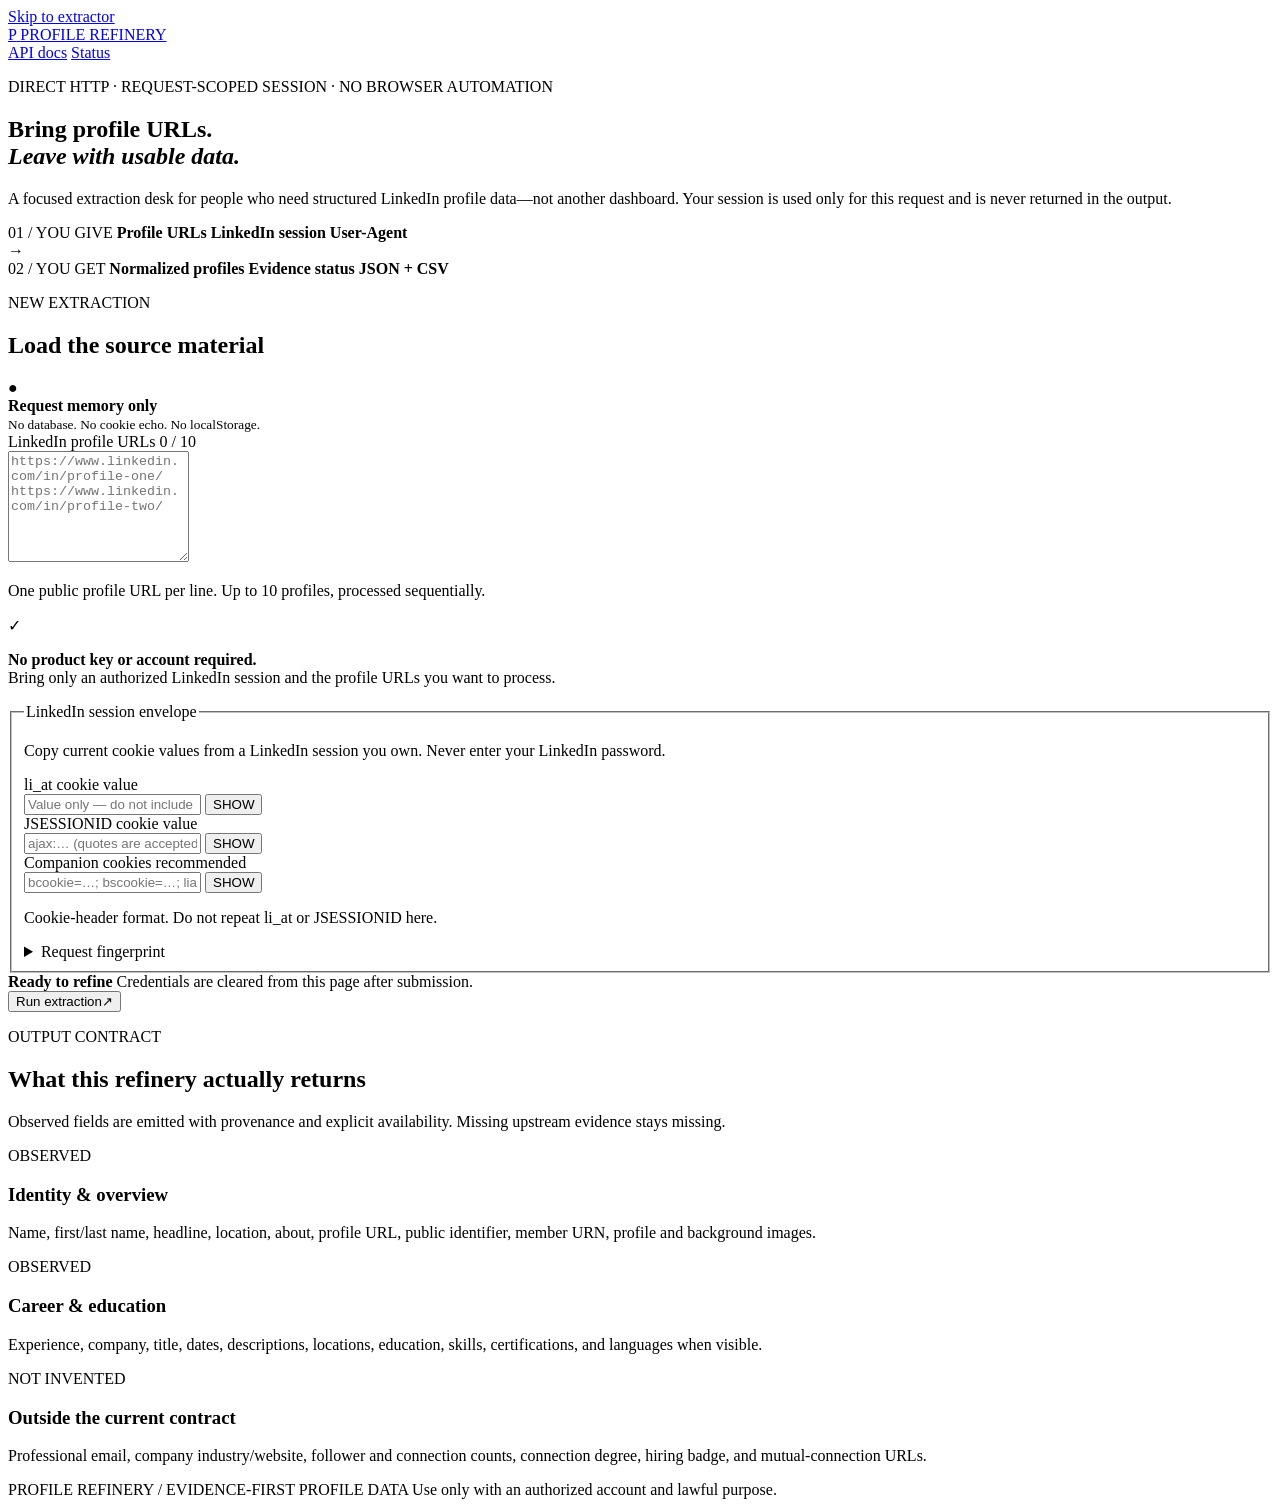
==== src/profile_refinery_api/web/index.html @ 941da810 "refactor: rename product to Profile Refinery" ====
<!doctype html>
<html lang="en">
<head>
  <meta charset="utf-8">
  <meta name="viewport" content="width=device-width, initial-scale=1">
  <meta name="description" content="Turn LinkedIn profile URLs into a structured, provenance-rich dataset with your own request-scoped session.">
  <title>Profile Refinery</title>
  <link rel="stylesheet" href="/assets/app.css">
  <script src="/assets/app.js" defer></script>
</head>
<body>
  <a class="skip-link" href="#extractor">Skip to extractor</a>
  <header class="masthead">
    <a class="wordmark" href="/" aria-label="Profile Refinery home">
      <span class="wordmark-mark" aria-hidden="true">P</span>
      <span>PROFILE REFINERY</span>
    </a>
    <nav aria-label="Utility links">
      <a href="/docs">API docs</a>
      <a href="/healthz">Status</a>
    </nav>
  </header>

  <main>
    <section class="hero" aria-labelledby="hero-title">
      <div class="hero-copy">
        <p class="eyebrow">DIRECT HTTP · REQUEST-SCOPED SESSION · NO BROWSER AUTOMATION</p>
        <h1 id="hero-title">Bring profile URLs.<br><em>Leave with usable data.</em></h1>
        <p class="lede">A focused extraction desk for people who need structured LinkedIn profile data—not another dashboard. Your session is used only for this request and is never returned in the output.</p>
      </div>
      <div class="exchange" aria-label="Input and output summary">
        <div class="exchange-cell">
          <span class="exchange-index">01 / YOU GIVE</span>
          <strong>Profile URLs</strong>
          <strong>LinkedIn session</strong>
          <strong>User-Agent</strong>
        </div>
        <div class="exchange-arrow" aria-hidden="true">→</div>
        <div class="exchange-cell output">
          <span class="exchange-index">02 / YOU GET</span>
          <strong>Normalized profiles</strong>
          <strong>Evidence status</strong>
          <strong>JSON + CSV</strong>
        </div>
      </div>
    </section>

    <section class="workspace" id="extractor" aria-labelledby="extractor-title">
      <div class="section-heading">
        <div>
          <p class="eyebrow">NEW EXTRACTION</p>
          <h2 id="extractor-title">Load the source material</h2>
        </div>
        <div class="privacy-seal">
          <span aria-hidden="true">●</span>
          <div><strong>Request memory only</strong><br><small>No database. No cookie echo. No localStorage.</small></div>
        </div>
      </div>

      <form id="extraction-form" novalidate>
        <div class="form-grid">
          <div class="input-column">
            <div class="field-block field-block-primary">
              <div class="field-heading">
                <label for="profile-urls">LinkedIn profile URLs</label>
                <span id="url-count">0 / 10</span>
              </div>
              <textarea id="profile-urls" rows="7" spellcheck="false" required placeholder="https://www.linkedin.com/in/profile-one/&#10;https://www.linkedin.com/in/profile-two/"></textarea>
              <p class="field-help">One public profile URL per line. Up to 10 profiles, processed sequentially.</p>
            </div>

            <div class="no-account-note">
              <span aria-hidden="true">✓</span>
              <p><strong>No product key or account required.</strong><br>Bring only an authorized LinkedIn session and the profile URLs you want to process.</p>
            </div>
          </div>

          <fieldset class="session-column">
            <legend>LinkedIn session envelope</legend>
            <p class="session-note">Copy current cookie values from a LinkedIn session you own. Never enter your LinkedIn password.</p>

            <div class="field-block">
              <label for="li-at">li_at cookie value</label>
              <div class="secret-control">
                <input id="li-at" type="password" autocomplete="off" required minlength="20" placeholder="Value only — do not include li_at=">
                <button class="reveal" type="button" data-reveal="li-at" aria-label="Show li_at cookie">SHOW</button>
              </div>
            </div>

            <div class="field-block">
              <label for="jsessionid">JSESSIONID cookie value</label>
              <div class="secret-control">
                <input id="jsessionid" type="password" autocomplete="off" required placeholder="ajax:… (quotes are accepted)">
                <button class="reveal" type="button" data-reveal="jsessionid" aria-label="Show JSESSIONID cookie">SHOW</button>
              </div>
            </div>

            <div class="field-block">
              <label for="companion-cookies">Companion cookies <span>recommended</span></label>
              <div class="secret-control">
                <input id="companion-cookies" type="password" autocomplete="off" spellcheck="false" placeholder="bcookie=…; bscookie=…; liap=true">
                <button class="reveal" type="button" data-reveal="companion-cookies" aria-label="Show companion cookies">SHOW</button>
              </div>
              <p class="field-help">Cookie-header format. Do not repeat li_at or JSESSIONID here.</p>
            </div>

            <details class="advanced">
              <summary>Request fingerprint</summary>
              <div class="advanced-grid">
                <div class="field-block">
                  <label for="user-agent">User-Agent</label>
                  <textarea id="user-agent" rows="3" required spellcheck="false"></textarea>
                </div>
                <div class="field-block">
                  <label for="accept-language">Accept-Language</label>
                  <input id="accept-language" value="en-US,en;q=0.9" required>
                </div>
              </div>
            </details>
          </fieldset>
        </div>

        <div class="action-bar">
          <div class="action-copy">
            <strong id="action-title">Ready to refine</strong>
            <span id="action-detail">Credentials are cleared from this page after submission.</span>
          </div>
          <button class="extract-button" id="extract-button" type="submit">
            <span>Run extraction</span><span aria-hidden="true">↗</span>
          </button>
        </div>
        <div class="form-error" id="form-error" role="alert" hidden></div>
      </form>
    </section>

    <section class="results" id="results" aria-labelledby="results-title" hidden>
      <div class="section-heading results-heading">
        <div>
          <p class="eyebrow">EXTRACTION OUTPUT</p>
          <h2 id="results-title">The refined dataset</h2>
        </div>
        <div class="export-actions">
          <button type="button" id="download-json">Download JSON</button>
          <button type="button" id="download-csv">Download CSV</button>
        </div>
      </div>
      <div class="run-summary" id="run-summary" aria-live="polite"></div>
      <div class="result-list" id="result-list"></div>
    </section>

    <section class="field-ledger" aria-labelledby="ledger-title">
      <div class="section-heading">
        <div>
          <p class="eyebrow">OUTPUT CONTRACT</p>
          <h2 id="ledger-title">What this refinery actually returns</h2>
        </div>
        <p class="ledger-intro">Observed fields are emitted with provenance and explicit availability. Missing upstream evidence stays missing.</p>
      </div>
      <div class="ledger-grid">
        <article>
          <span class="status-chip observed">OBSERVED</span>
          <h3>Identity &amp; overview</h3>
          <p>Name, first/last name, headline, location, about, profile URL, public identifier, member URN, profile and background images.</p>
        </article>
        <article>
          <span class="status-chip observed">OBSERVED</span>
          <h3>Career &amp; education</h3>
          <p>Experience, company, title, dates, descriptions, locations, education, skills, certifications, and languages when visible.</p>
        </article>
        <article>
          <span class="status-chip unavailable">NOT INVENTED</span>
          <h3>Outside the current contract</h3>
          <p>Professional email, company industry/website, follower and connection counts, connection degree, hiring badge, and mutual-connection URLs.</p>
        </article>
      </div>
    </section>
  </main>

  <footer>
    <span>PROFILE REFINERY / EVIDENCE-FIRST PROFILE DATA</span>
    <span>Use only with an authorized account and lawful purpose.</span>
  </footer>
</body>
</html>
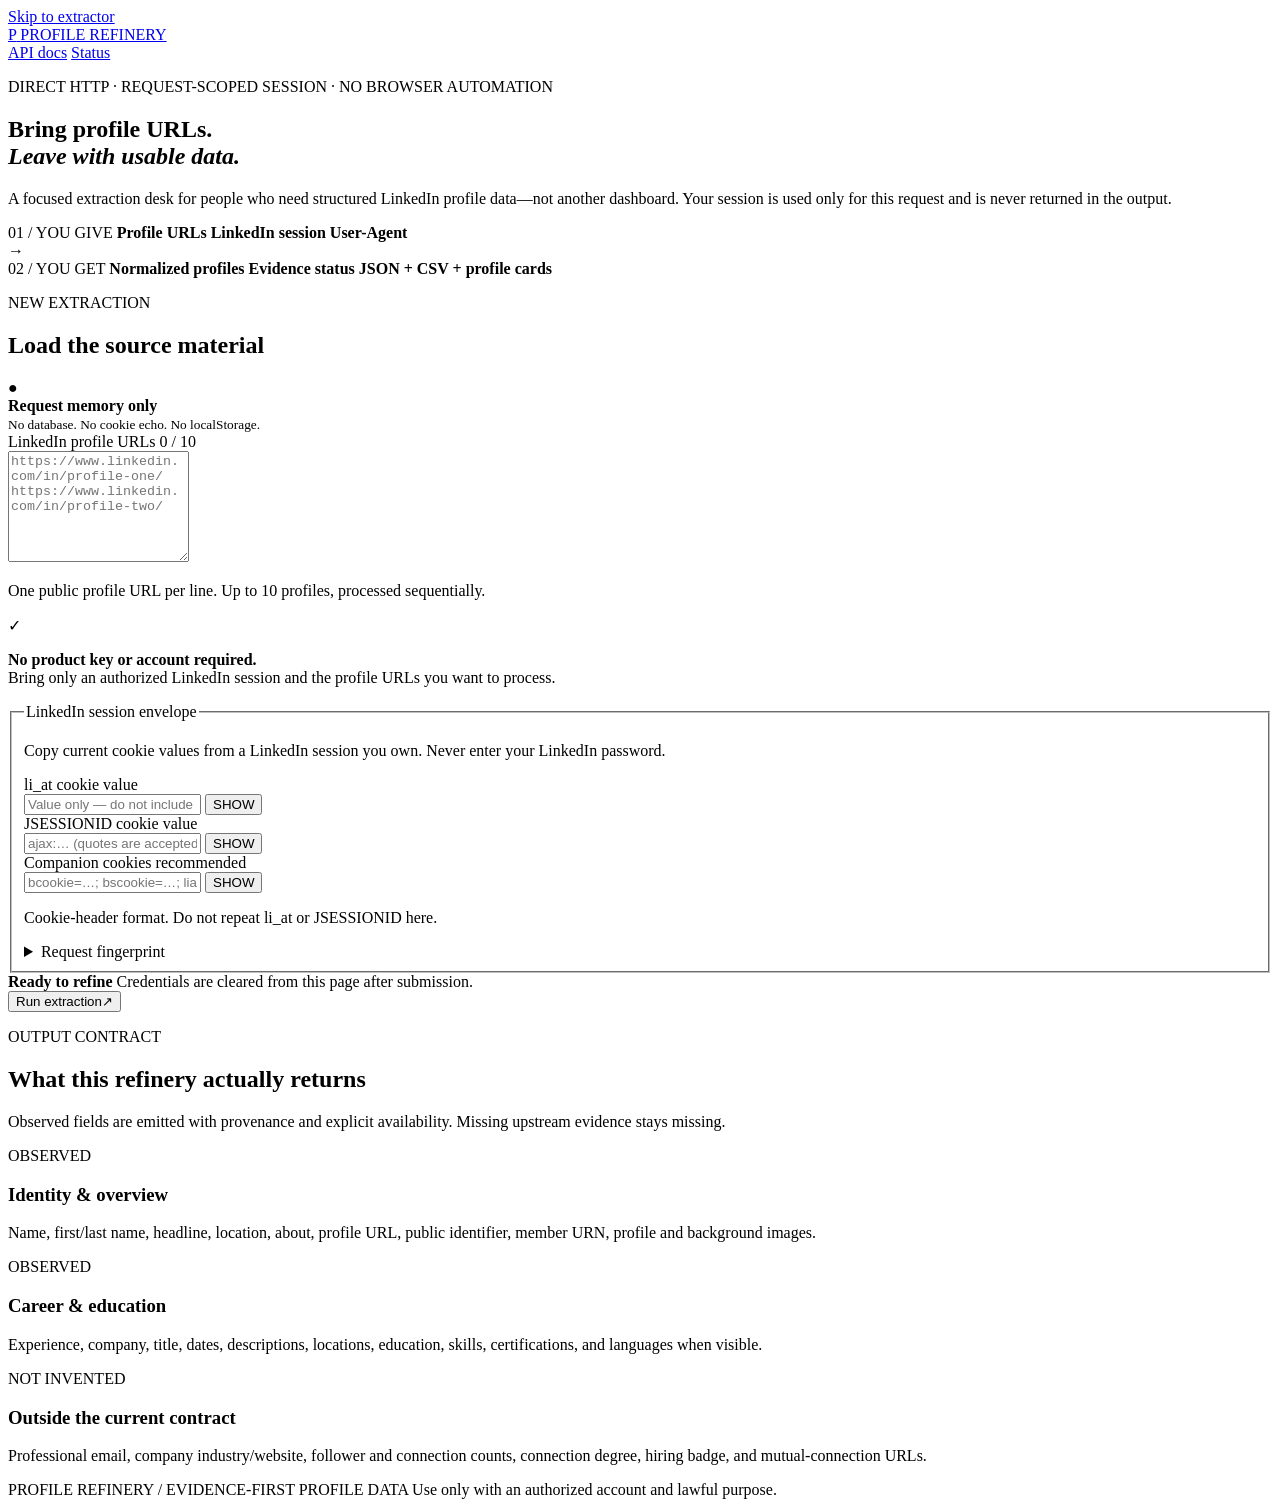
==== commit 6569b04b: "Fix profile location and add immersive cards" ====
--- a/src/profile_refinery_api/web/index.html
+++ b/src/profile_refinery_api/web/index.html
@@ -40,7 +40,7 @@
           <span class="exchange-index">02 / YOU GET</span>
           <strong>Normalized profiles</strong>
           <strong>Evidence status</strong>
-          <strong>JSON + CSV</strong>
+          <strong>JSON + CSV + profile cards</strong>
         </div>
       </div>
     </section>
@@ -140,6 +140,7 @@
           <h2 id="results-title">The refined dataset</h2>
         </div>
         <div class="export-actions">
+          <button type="button" id="open-profile-cards">View profile cards</button>
           <button type="button" id="download-json">Download JSON</button>
           <button type="button" id="download-csv">Download CSV</button>
         </div>
@@ -176,6 +177,29 @@
     </section>
   </main>
 
+  <dialog class="card-dialog" id="profile-card-dialog" aria-labelledby="card-dialog-title">
+    <div class="card-viewer">
+      <header class="card-viewer-header">
+        <div>
+          <p class="eyebrow">HUMAN-READABLE OUTPUT</p>
+          <h2 id="card-dialog-title">Profile card</h2>
+        </div>
+        <button class="card-close" id="close-profile-card" type="button" aria-label="Close profile card">Close</button>
+      </header>
+      <div class="card-stage" id="card-stage">
+        <div id="profile-card-canvas"></div>
+      </div>
+      <footer class="card-viewer-actions">
+        <div class="card-pager" aria-label="Profile card navigation">
+          <button id="previous-profile-card" type="button">Previous</button>
+          <span id="card-position" aria-live="polite"></span>
+          <button id="next-profile-card" type="button">Next</button>
+        </div>
+        <button class="download-card" id="download-profile-card" type="button">Download card (.html)</button>
+      </footer>
+    </div>
+  </dialog>
+
   <footer>
     <span>PROFILE REFINERY / EVIDENCE-FIRST PROFILE DATA</span>
     <span>Use only with an authorized account and lawful purpose.</span>
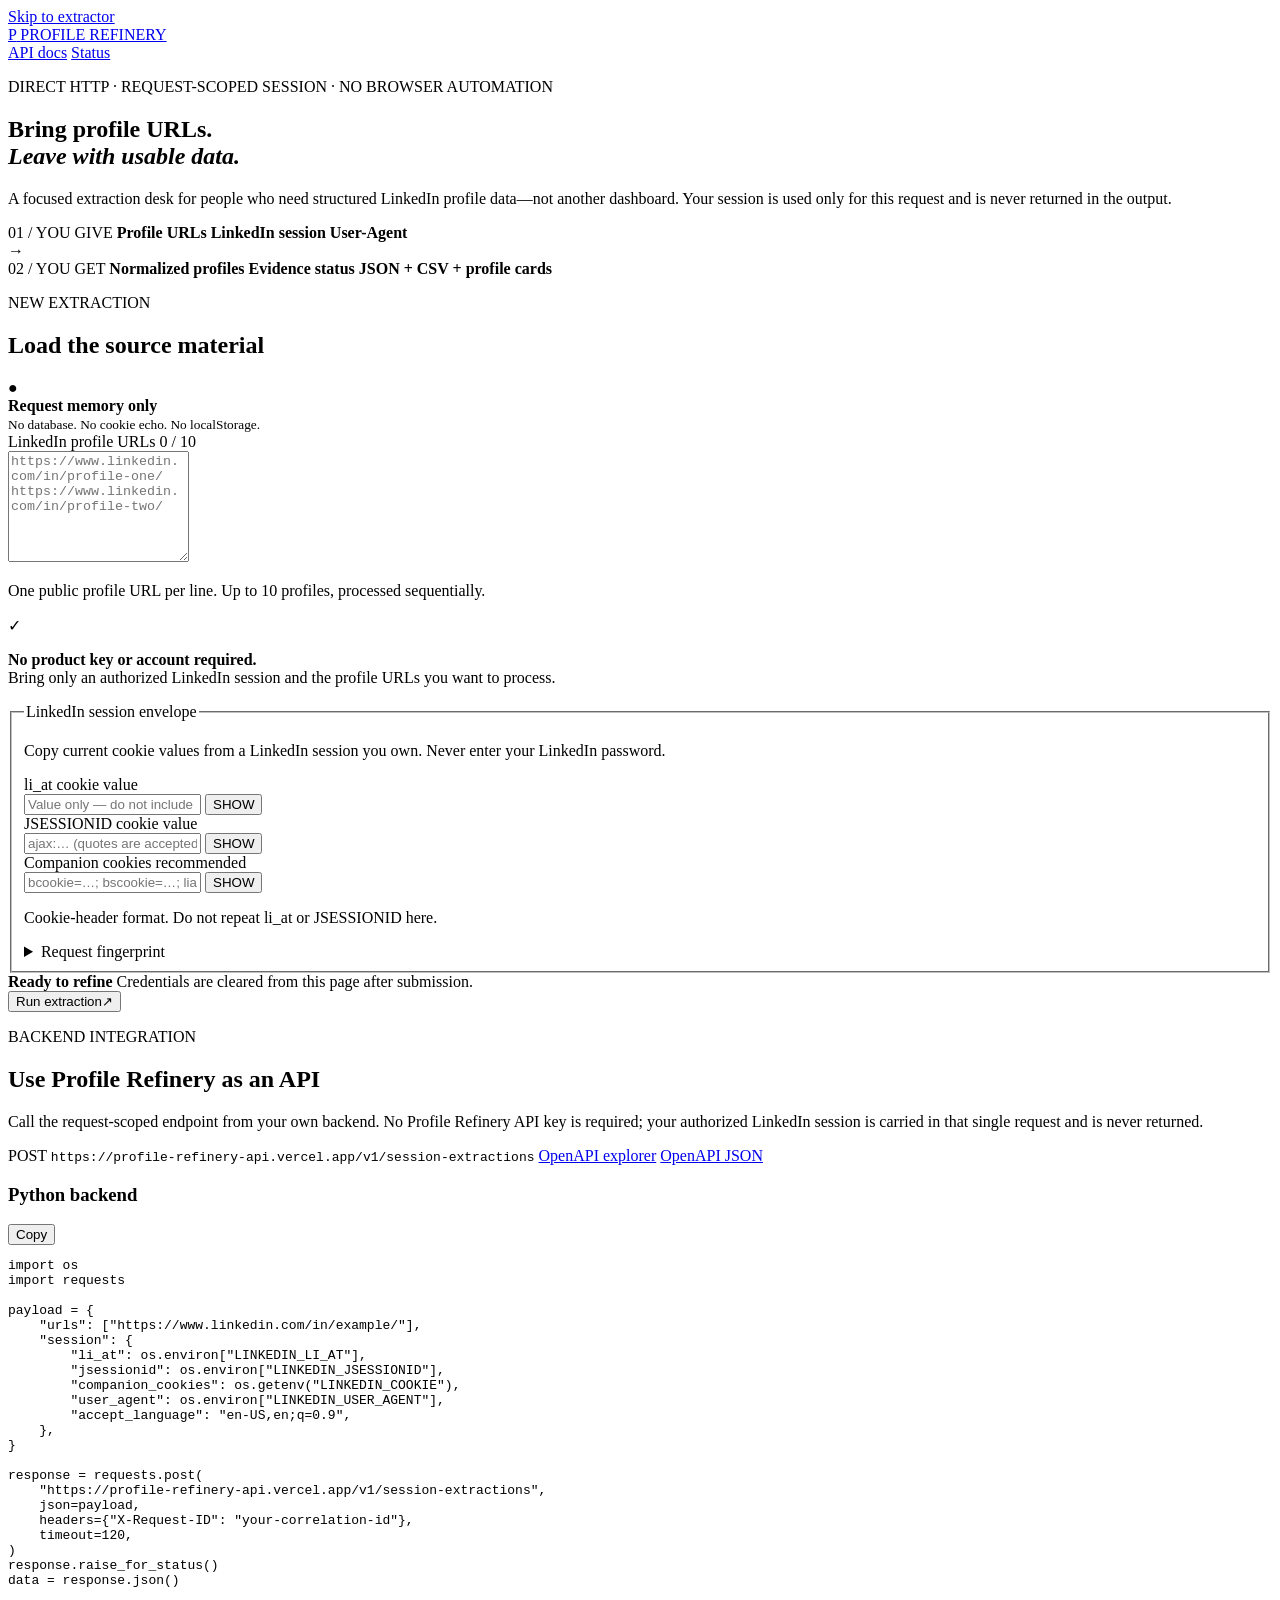
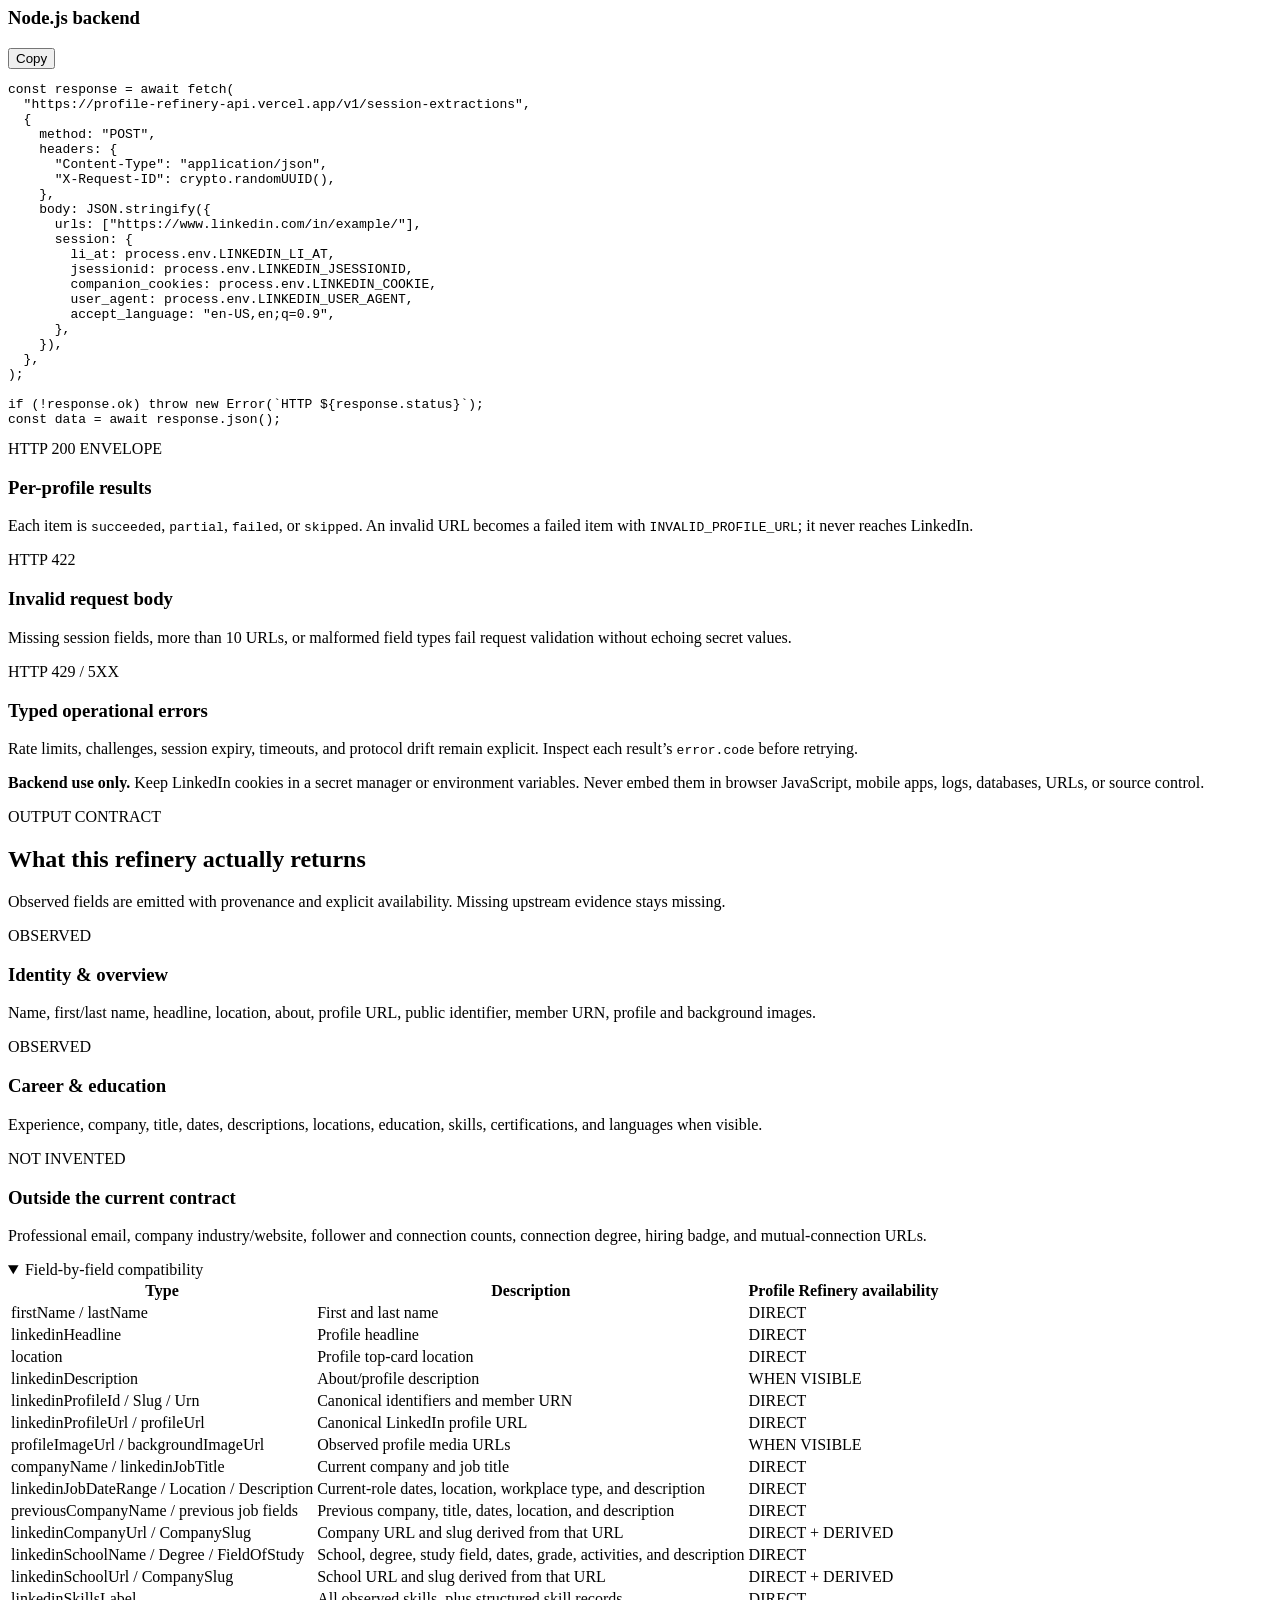
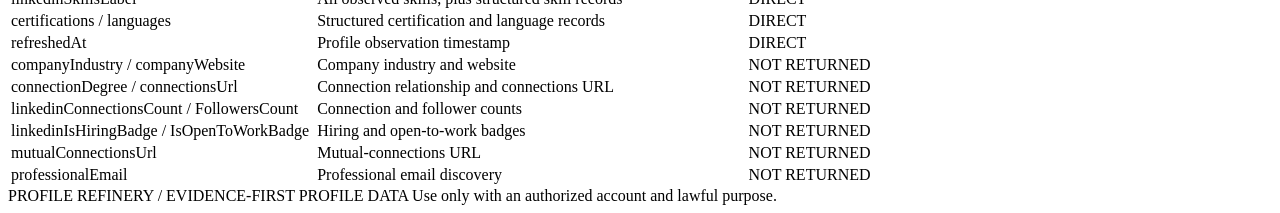
==== commit ab7c43d6: "Improve extraction feedback and profile details" ====
--- a/src/profile_refinery_api/web/index.html
+++ b/src/profile_refinery_api/web/index.html
@@ -67,6 +67,7 @@
               </div>
               <textarea id="profile-urls" rows="7" spellcheck="false" required placeholder="https://www.linkedin.com/in/profile-one/&#10;https://www.linkedin.com/in/profile-two/"></textarea>
               <p class="field-help">One public profile URL per line. Up to 10 profiles, processed sequentially.</p>
+              <div class="url-validation" id="url-validation" aria-live="polite"></div>
             </div>
 
             <div class="no-account-note">
@@ -129,6 +130,23 @@
             <span>Run extraction</span><span aria-hidden="true">↗</span>
           </button>
         </div>
+        <div class="extraction-progress" id="extraction-progress" role="status" aria-live="polite" hidden>
+          <div class="progress-heading">
+            <div>
+              <strong>Direct extraction is running</strong>
+              <span id="progress-message">Waiting for the first upstream response…</span>
+            </div>
+            <span class="progress-time" id="progress-time">0:00</span>
+          </div>
+          <progress aria-label="Profile extraction in progress"></progress>
+          <ol class="progress-contract">
+            <li><span>01</span> Validate and canonicalize profile URLs</li>
+            <li><span>02</span> Retrieve authorized profile evidence sequentially</li>
+            <li><span>03</span> Normalize fields and preserve missing values</li>
+            <li><span>04</span> Build JSON, CSV, and readable profile cards</li>
+          </ol>
+          <p>No progress percentage is invented: LinkedIn operations do not stream completion events.</p>
+        </div>
         <div class="form-error" id="form-error" role="alert" hidden></div>
       </form>
     </section>
@@ -147,6 +165,85 @@
       </div>
       <div class="run-summary" id="run-summary" aria-live="polite"></div>
       <div class="result-list" id="result-list"></div>
+    </section>
+
+    <section class="api-guide" id="api-guide" aria-labelledby="api-guide-title">
+      <div class="section-heading">
+        <div>
+          <p class="eyebrow">BACKEND INTEGRATION</p>
+          <h2 id="api-guide-title">Use Profile Refinery as an API</h2>
+        </div>
+        <p class="api-intro">Call the request-scoped endpoint from your own backend. No Profile Refinery API key is required; your authorized LinkedIn session is carried in that single request and is never returned.</p>
+      </div>
+
+      <div class="api-endpoint">
+        <span class="method-badge">POST</span>
+        <code>https://profile-refinery-api.vercel.app/v1/session-extractions</code>
+        <a href="/docs">OpenAPI explorer</a>
+        <a href="/openapi.json">OpenAPI JSON</a>
+      </div>
+
+      <div class="api-grid">
+        <article class="api-card">
+          <div class="api-card-heading"><h3>Python backend</h3><button type="button" data-copy-target="python-example">Copy</button></div>
+          <pre><code id="python-example">import os
+import requests
+
+payload = {
+    "urls": ["https://www.linkedin.com/in/example/"],
+    "session": {
+        "li_at": os.environ["LINKEDIN_LI_AT"],
+        "jsessionid": os.environ["LINKEDIN_JSESSIONID"],
+        "companion_cookies": os.getenv("LINKEDIN_COOKIE"),
+        "user_agent": os.environ["LINKEDIN_USER_AGENT"],
+        "accept_language": "en-US,en;q=0.9",
+    },
+}
+
+response = requests.post(
+    "https://profile-refinery-api.vercel.app/v1/session-extractions",
+    json=payload,
+    headers={"X-Request-ID": "your-correlation-id"},
+    timeout=120,
+)
+response.raise_for_status()
+data = response.json()</code></pre>
+        </article>
+
+        <article class="api-card">
+          <div class="api-card-heading"><h3>Node.js backend</h3><button type="button" data-copy-target="node-example">Copy</button></div>
+          <pre><code id="node-example">const response = await fetch(
+  "https://profile-refinery-api.vercel.app/v1/session-extractions",
+  {
+    method: "POST",
+    headers: {
+      "Content-Type": "application/json",
+      "X-Request-ID": crypto.randomUUID(),
+    },
+    body: JSON.stringify({
+      urls: ["https://www.linkedin.com/in/example/"],
+      session: {
+        li_at: process.env.LINKEDIN_LI_AT,
+        jsessionid: process.env.LINKEDIN_JSESSIONID,
+        companion_cookies: process.env.LINKEDIN_COOKIE,
+        user_agent: process.env.LINKEDIN_USER_AGENT,
+        accept_language: "en-US,en;q=0.9",
+      },
+    }),
+  },
+);
+
+if (!response.ok) throw new Error(`HTTP ${response.status}`);
+const data = await response.json();</code></pre>
+        </article>
+      </div>
+
+      <div class="api-behavior-grid">
+        <article><span>HTTP 200 ENVELOPE</span><h3>Per-profile results</h3><p>Each item is <code>succeeded</code>, <code>partial</code>, <code>failed</code>, or <code>skipped</code>. An invalid URL becomes a failed item with <code>INVALID_PROFILE_URL</code>; it never reaches LinkedIn.</p></article>
+        <article><span>HTTP 422</span><h3>Invalid request body</h3><p>Missing session fields, more than 10 URLs, or malformed field types fail request validation without echoing secret values.</p></article>
+        <article><span>HTTP 429 / 5XX</span><h3>Typed operational errors</h3><p>Rate limits, challenges, session expiry, timeouts, and protocol drift remain explicit. Inspect each result’s <code>error.code</code> before retrying.</p></article>
+      </div>
+      <p class="api-security-note"><strong>Backend use only.</strong> Keep LinkedIn cookies in a secret manager or environment variables. Never embed them in browser JavaScript, mobile apps, logs, databases, URLs, or source control.</p>
     </section>
 
     <section class="field-ledger" aria-labelledby="ledger-title">
@@ -174,6 +271,38 @@
           <p>Professional email, company industry/website, follower and connection counts, connection degree, hiring badge, and mutual-connection URLs.</p>
         </article>
       </div>
+      <details class="field-catalog" open>
+        <summary>Field-by-field compatibility</summary>
+        <div class="field-table-wrap">
+          <table>
+            <thead><tr><th>Type</th><th>Description</th><th>Profile Refinery availability</th></tr></thead>
+            <tbody>
+              <tr><td>firstName / lastName</td><td>First and last name</td><td><span class="availability direct">DIRECT</span></td></tr>
+              <tr><td>linkedinHeadline</td><td>Profile headline</td><td><span class="availability direct">DIRECT</span></td></tr>
+              <tr><td>location</td><td>Profile top-card location</td><td><span class="availability direct">DIRECT</span></td></tr>
+              <tr><td>linkedinDescription</td><td>About/profile description</td><td><span class="availability direct">WHEN VISIBLE</span></td></tr>
+              <tr><td>linkedinProfileId / Slug / Urn</td><td>Canonical identifiers and member URN</td><td><span class="availability direct">DIRECT</span></td></tr>
+              <tr><td>linkedinProfileUrl / profileUrl</td><td>Canonical LinkedIn profile URL</td><td><span class="availability direct">DIRECT</span></td></tr>
+              <tr><td>profileImageUrl / backgroundImageUrl</td><td>Observed profile media URLs</td><td><span class="availability direct">WHEN VISIBLE</span></td></tr>
+              <tr><td>companyName / linkedinJobTitle</td><td>Current company and job title</td><td><span class="availability direct">DIRECT</span></td></tr>
+              <tr><td>linkedinJobDateRange / Location / Description</td><td>Current-role dates, location, workplace type, and description</td><td><span class="availability direct">DIRECT</span></td></tr>
+              <tr><td>previousCompanyName / previous job fields</td><td>Previous company, title, dates, location, and description</td><td><span class="availability direct">DIRECT</span></td></tr>
+              <tr><td>linkedinCompanyUrl / CompanySlug</td><td>Company URL and slug derived from that URL</td><td><span class="availability derived">DIRECT + DERIVED</span></td></tr>
+              <tr><td>linkedinSchoolName / Degree / FieldOfStudy</td><td>School, degree, study field, dates, grade, activities, and description</td><td><span class="availability direct">DIRECT</span></td></tr>
+              <tr><td>linkedinSchoolUrl / CompanySlug</td><td>School URL and slug derived from that URL</td><td><span class="availability derived">DIRECT + DERIVED</span></td></tr>
+              <tr><td>linkedinSkillsLabel</td><td>All observed skills, plus structured skill records</td><td><span class="availability direct">DIRECT</span></td></tr>
+              <tr><td>certifications / languages</td><td>Structured certification and language records</td><td><span class="availability direct">DIRECT</span></td></tr>
+              <tr><td>refreshedAt</td><td>Profile observation timestamp</td><td><span class="availability direct">DIRECT</span></td></tr>
+              <tr><td>companyIndustry / companyWebsite</td><td>Company industry and website</td><td><span class="availability unavailable">NOT RETURNED</span></td></tr>
+              <tr><td>connectionDegree / connectionsUrl</td><td>Connection relationship and connections URL</td><td><span class="availability unavailable">NOT RETURNED</span></td></tr>
+              <tr><td>linkedinConnectionsCount / FollowersCount</td><td>Connection and follower counts</td><td><span class="availability unavailable">NOT RETURNED</span></td></tr>
+              <tr><td>linkedinIsHiringBadge / IsOpenToWorkBadge</td><td>Hiring and open-to-work badges</td><td><span class="availability unavailable">NOT RETURNED</span></td></tr>
+              <tr><td>mutualConnectionsUrl</td><td>Mutual-connections URL</td><td><span class="availability unavailable">NOT RETURNED</span></td></tr>
+              <tr><td>professionalEmail</td><td>Professional email discovery</td><td><span class="availability unavailable">NOT RETURNED</span></td></tr>
+            </tbody>
+          </table>
+        </div>
+      </details>
     </section>
   </main>
 
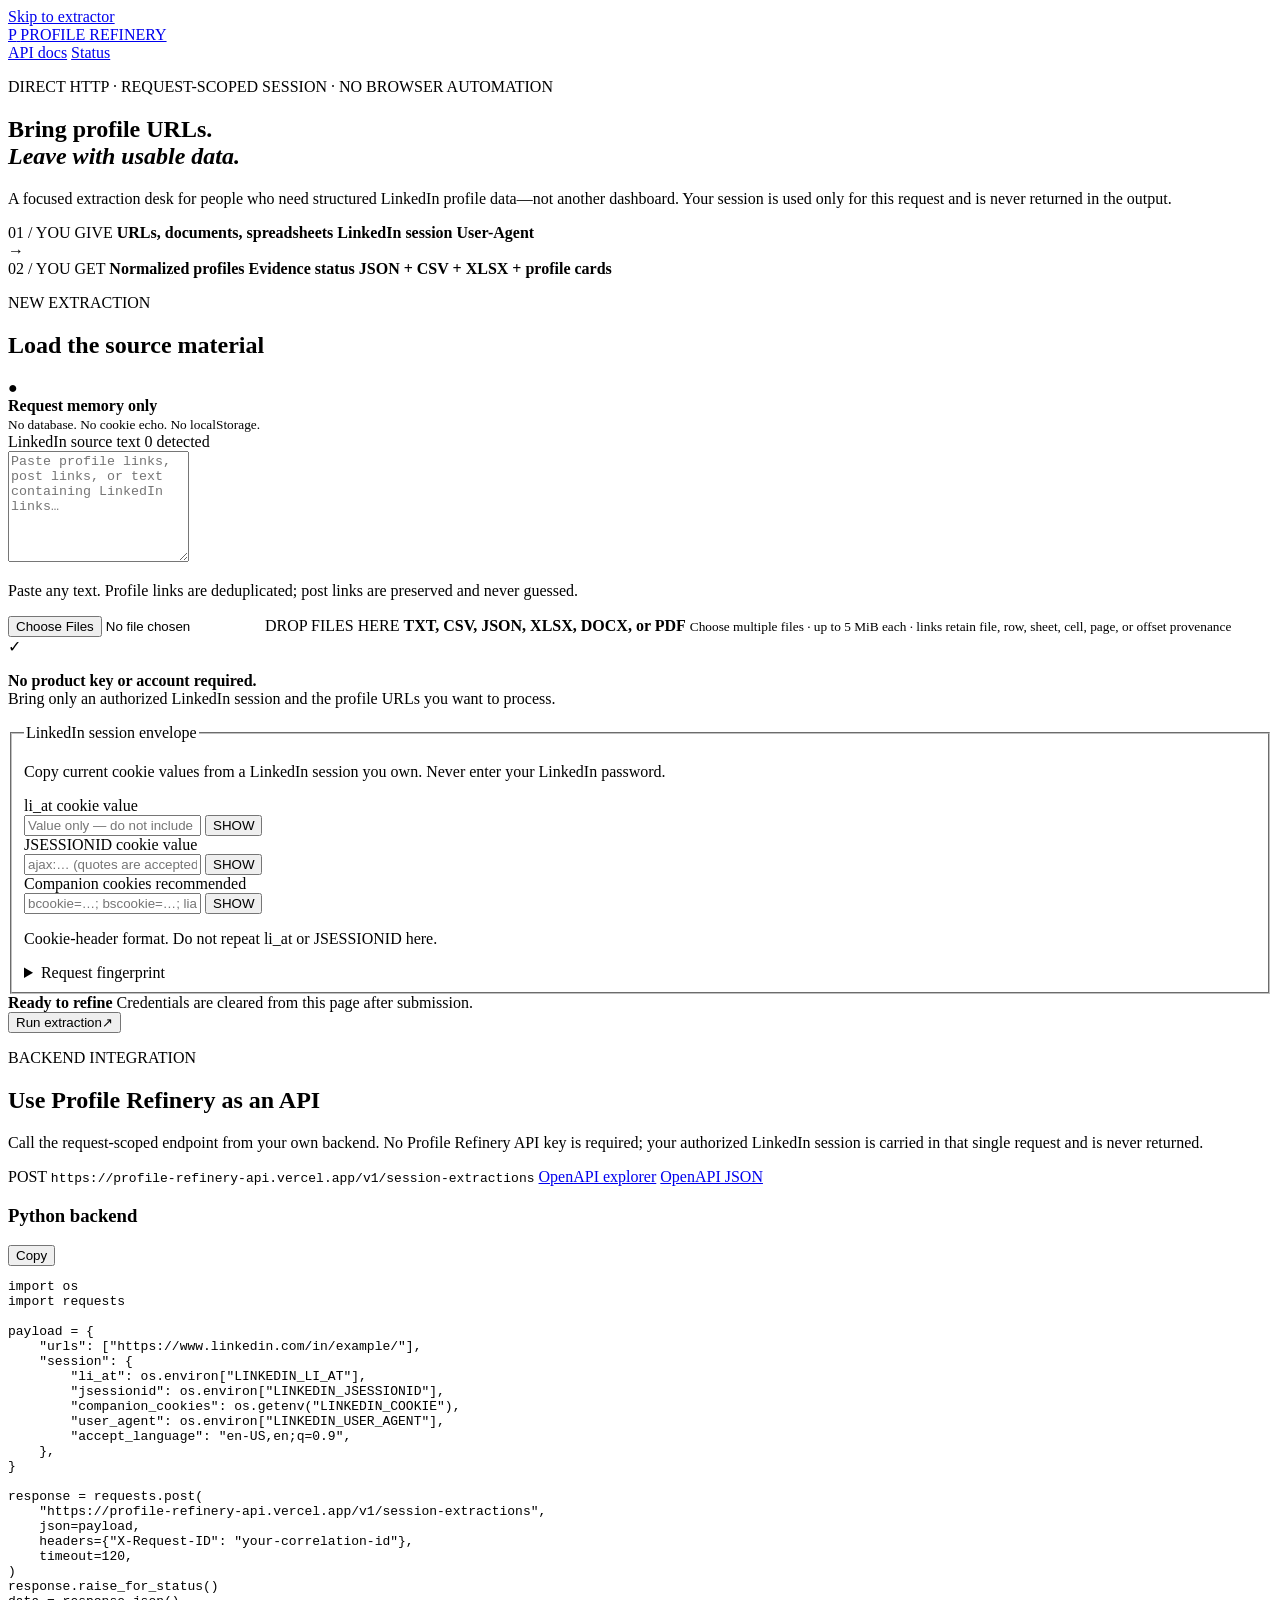
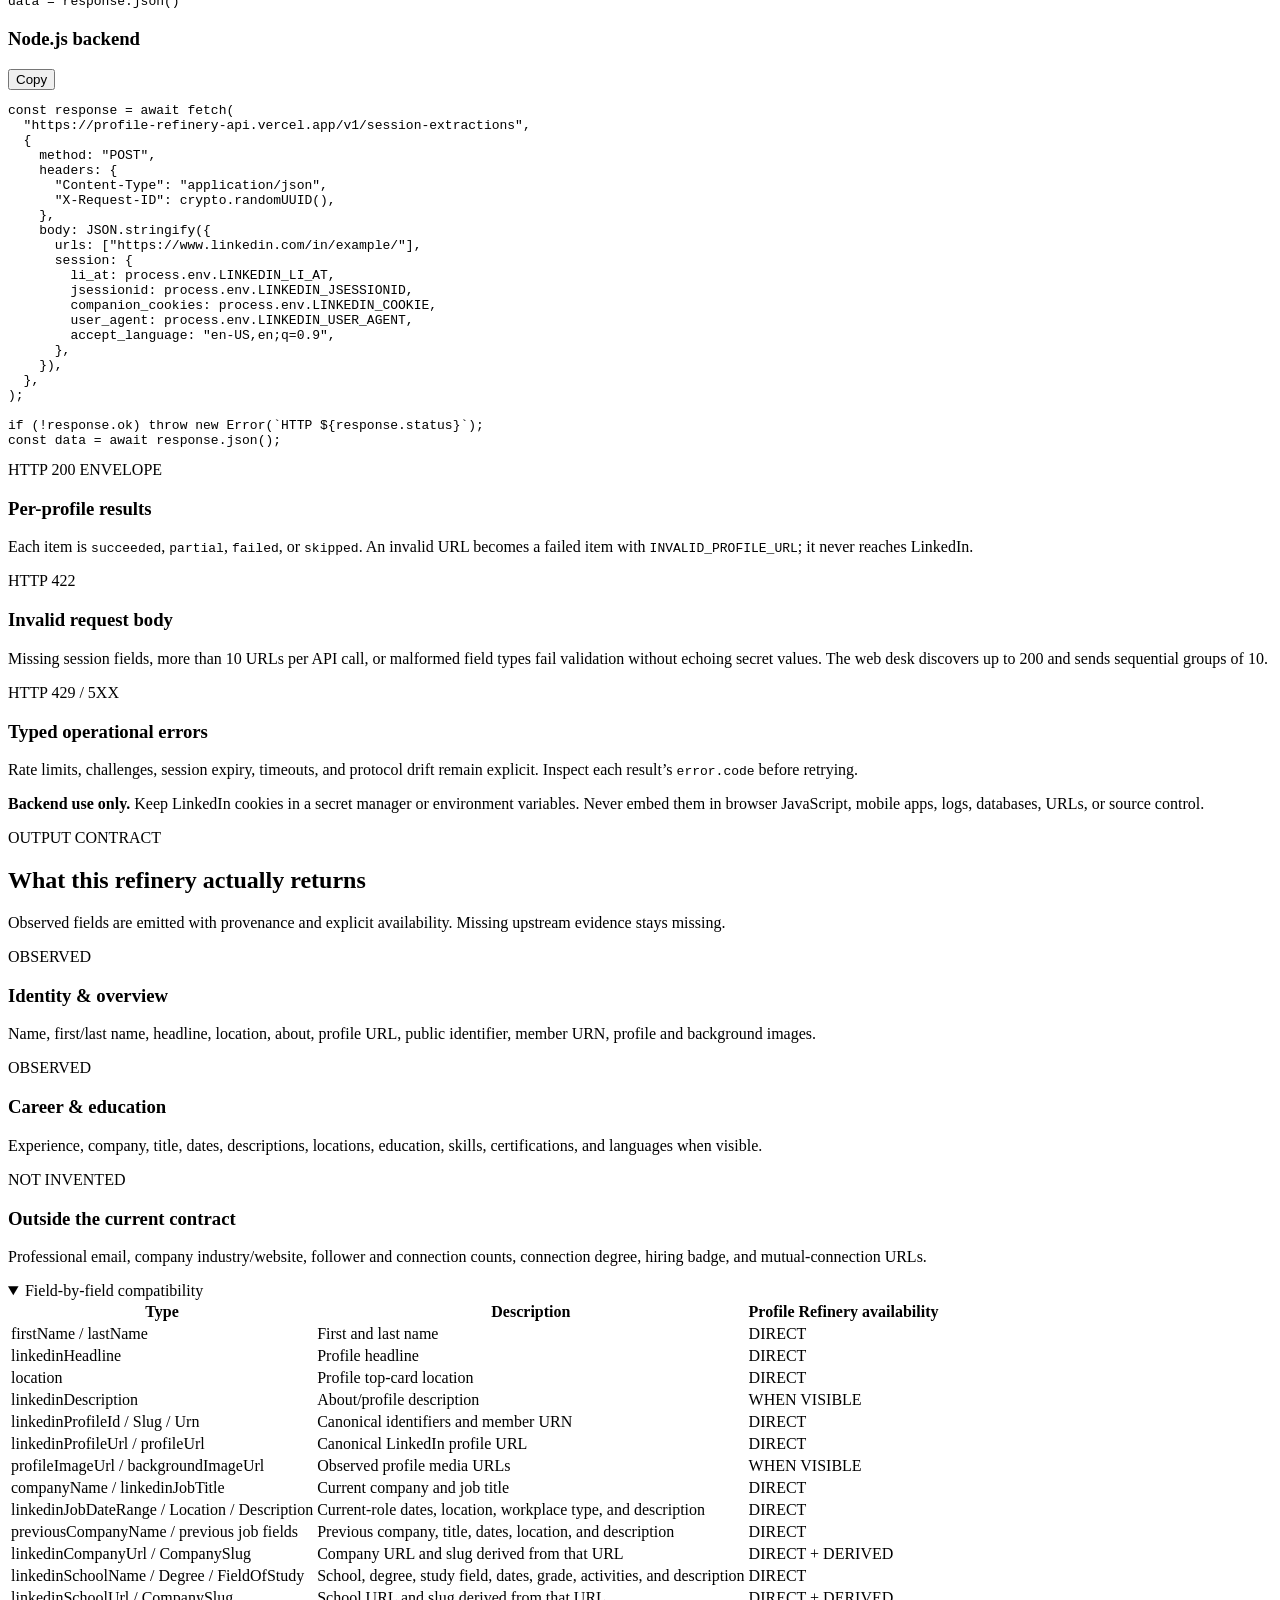
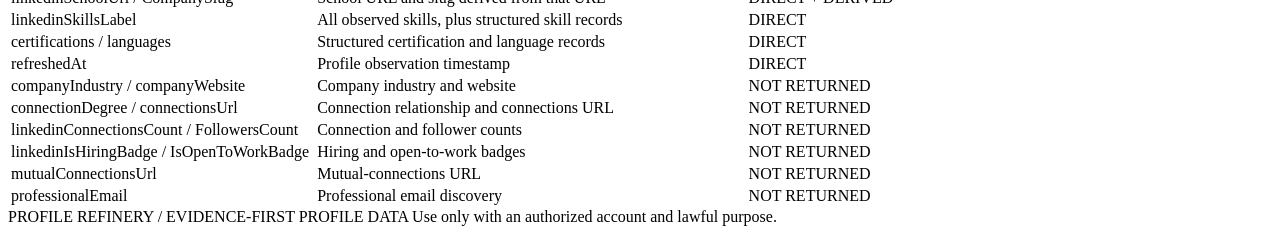
==== commit c4e9f47d: "Add public multi-file profile discovery and exports" ====
--- a/src/profile_refinery_api/web/index.html
+++ b/src/profile_refinery_api/web/index.html
@@ -6,6 +6,9 @@
   <meta name="description" content="Turn LinkedIn profile URLs into a structured, provenance-rich dataset with your own request-scoped session.">
   <title>Profile Refinery</title>
   <link rel="stylesheet" href="/assets/app.css">
+  <script type="text/plain" id="standalone-card-styles">
+*{box-sizing:border-box}body{margin:0;min-height:100vh;padding:24px;color:#182033;background:#e8edf5;font-family:Arial,sans-serif}.profile-passport{width:min(430px,100%);margin:auto;border:1px solid #cfd6e3;border-radius:20px;background:#fff;box-shadow:0 18px 48px #212d4829;overflow:hidden}.passport-identity{display:flex;align-items:center;flex-direction:column;padding:28px 22px 22px;border-bottom:1px solid #d9dee8;text-align:center}.passport-kicker{margin:0 0 18px;color:#2967d8;font:700 10px monospace;letter-spacing:.1em}.passport-avatar-shell{position:relative;width:126px;height:126px;margin:0 0 16px;border-radius:50%;background:#e7ecf4;box-shadow:0 0 0 4px #fff,0 0 0 5px #cbd4e3;overflow:hidden}.passport-avatar{position:absolute;inset:0;width:100%;height:100%;border-radius:50%;object-fit:cover}.passport-avatar[hidden]{display:none}.passport-avatar-fallback{display:grid;place-items:center;color:#fff;background:#2967d8;font:54px Georgia}.passport-identity h3{margin:0;font-size:32px}.passport-slug{margin:7px 0 0;color:#2967d8;font:700 11px monospace;overflow-wrap:anywhere}.passport-headline{margin:16px 0 10px;color:#394258;line-height:1.45}.passport-location{margin:0;color:#5b6476;font-size:13px}.passport-location span{margin-right:5px;color:#818a9b;font:700 10px monospace;text-transform:uppercase}.passport-profile-link{margin-top:14px;padding:8px 12px;border:1px solid #2967d8;border-radius:999px;color:#1f58bd;font:700 10px monospace;text-decoration:none}.passport-data{display:flex;flex-direction:column;gap:16px;padding:19px;background:#f9fafc}.passport-summary{display:grid;grid-template-columns:repeat(5,minmax(72px,1fr));border:1px solid #d9dee8;border-radius:12px;background:#fff;overflow-x:auto}.passport-metric{min-width:72px;padding:12px 5px;border-right:1px solid #e1e5ec;text-align:center}.passport-metric:last-child{border:0}.passport-metric strong{display:block;color:#1f58bd;font-size:21px}.passport-metric span{display:block;color:#737d90;font:700 8px monospace;text-transform:uppercase}.passport-about{margin:0;color:#596276;font-size:12px}.passport-sections{display:grid;gap:11px}.passport-section{border:1px solid #d9dee8;border-radius:12px;background:#fff;overflow:hidden}.passport-section summary{display:flex;justify-content:space-between;padding:14px 16px;color:#273148;font:700 11px monospace;text-transform:uppercase;cursor:pointer}.passport-section summary span{color:#1f58bd}.passport-section-content{display:grid;gap:9px;padding:0 16px 16px}.passport-entry{padding:13px;border-left:3px solid #2967d8;background:#f4f6fa}.passport-entry strong{display:block;font-size:14px}.passport-entry-meta,.passport-entry-description,.passport-empty{color:#677185;font-size:12px}.passport-entry-description{white-space:pre-line}.passport-fields{display:grid;gap:9px;margin:12px 0 0}.passport-fields dt{color:#80899b;font:700 9px monospace;text-transform:uppercase}.passport-fields dd{margin:2px 0 0;color:#2e374a;font-size:12px;overflow-wrap:anywhere}.passport-fields a{color:#1f58bd}.passport-observed{margin:0;color:#788195;font:10px monospace}@media(max-width:480px){body{padding:0}.profile-passport{border:0;border-radius:0;box-shadow:none}}
+  </script>
   <script src="/assets/app.js" defer></script>
 </head>
 <body>
@@ -31,7 +34,7 @@
       <div class="exchange" aria-label="Input and output summary">
         <div class="exchange-cell">
           <span class="exchange-index">01 / YOU GIVE</span>
-          <strong>Profile URLs</strong>
+          <strong>URLs, documents, spreadsheets</strong>
           <strong>LinkedIn session</strong>
           <strong>User-Agent</strong>
         </div>
@@ -40,7 +43,7 @@
           <span class="exchange-index">02 / YOU GET</span>
           <strong>Normalized profiles</strong>
           <strong>Evidence status</strong>
-          <strong>JSON + CSV + profile cards</strong>
+          <strong>JSON + CSV + XLSX + profile cards</strong>
         </div>
       </div>
     </section>
@@ -62,13 +65,21 @@
           <div class="input-column">
             <div class="field-block field-block-primary">
               <div class="field-heading">
-                <label for="profile-urls">LinkedIn profile URLs</label>
-                <span id="url-count">0 / 10</span>
-              </div>
-              <textarea id="profile-urls" rows="7" spellcheck="false" required placeholder="https://www.linkedin.com/in/profile-one/&#10;https://www.linkedin.com/in/profile-two/"></textarea>
-              <p class="field-help">One public profile URL per line. Up to 10 profiles, processed sequentially.</p>
+                <label for="profile-urls">LinkedIn source text</label>
+                <span id="url-count">0 detected</span>
+              </div>
+              <textarea id="profile-urls" rows="7" spellcheck="false" placeholder="Paste profile links, post links, or text containing LinkedIn links…"></textarea>
+              <p class="field-help">Paste any text. Profile links are deduplicated; post links are preserved and never guessed.</p>
               <div class="url-validation" id="url-validation" aria-live="polite"></div>
             </div>
+
+            <label class="file-drop-zone" id="file-drop-zone" for="source-files">
+              <input id="source-files" type="file" multiple accept=".txt,.csv,.json,.xlsx,.docx,.pdf,text/plain,text/csv,application/json,application/pdf">
+              <span class="drop-kicker">DROP FILES HERE</span>
+              <strong>TXT, CSV, JSON, XLSX, DOCX, or PDF</strong>
+              <small>Choose multiple files · up to 5 MiB each · links retain file, row, sheet, cell, page, or offset provenance</small>
+            </label>
+            <div class="selected-files" id="selected-files" aria-live="polite"></div>
 
             <div class="no-account-note">
               <span aria-hidden="true">✓</span>
@@ -140,8 +151,8 @@
           </div>
           <progress aria-label="Profile extraction in progress"></progress>
           <ol class="progress-contract">
-            <li><span>01</span> Validate and canonicalize profile URLs</li>
-            <li><span>02</span> Retrieve authorized profile evidence sequentially</li>
+            <li><span>01</span> Discover and deduplicate links with provenance</li>
+            <li><span>02</span> Retrieve profiles in paced groups of 10</li>
             <li><span>03</span> Normalize fields and preserve missing values</li>
             <li><span>04</span> Build JSON, CSV, and readable profile cards</li>
           </ol>
@@ -161,6 +172,7 @@
           <button type="button" id="open-profile-cards">View profile cards</button>
           <button type="button" id="download-json">Download JSON</button>
           <button type="button" id="download-csv">Download CSV</button>
+          <button type="button" id="download-xlsx">Download XLSX</button>
         </div>
       </div>
       <div class="run-summary" id="run-summary" aria-live="polite"></div>
@@ -240,7 +252,7 @@
 
       <div class="api-behavior-grid">
         <article><span>HTTP 200 ENVELOPE</span><h3>Per-profile results</h3><p>Each item is <code>succeeded</code>, <code>partial</code>, <code>failed</code>, or <code>skipped</code>. An invalid URL becomes a failed item with <code>INVALID_PROFILE_URL</code>; it never reaches LinkedIn.</p></article>
-        <article><span>HTTP 422</span><h3>Invalid request body</h3><p>Missing session fields, more than 10 URLs, or malformed field types fail request validation without echoing secret values.</p></article>
+        <article><span>HTTP 422</span><h3>Invalid request body</h3><p>Missing session fields, more than 10 URLs per API call, or malformed field types fail validation without echoing secret values. The web desk discovers up to 200 and sends sequential groups of 10.</p></article>
         <article><span>HTTP 429 / 5XX</span><h3>Typed operational errors</h3><p>Rate limits, challenges, session expiry, timeouts, and protocol drift remain explicit. Inspect each result’s <code>error.code</code> before retrying.</p></article>
       </div>
       <p class="api-security-note"><strong>Backend use only.</strong> Keep LinkedIn cookies in a secret manager or environment variables. Never embed them in browser JavaScript, mobile apps, logs, databases, URLs, or source control.</p>
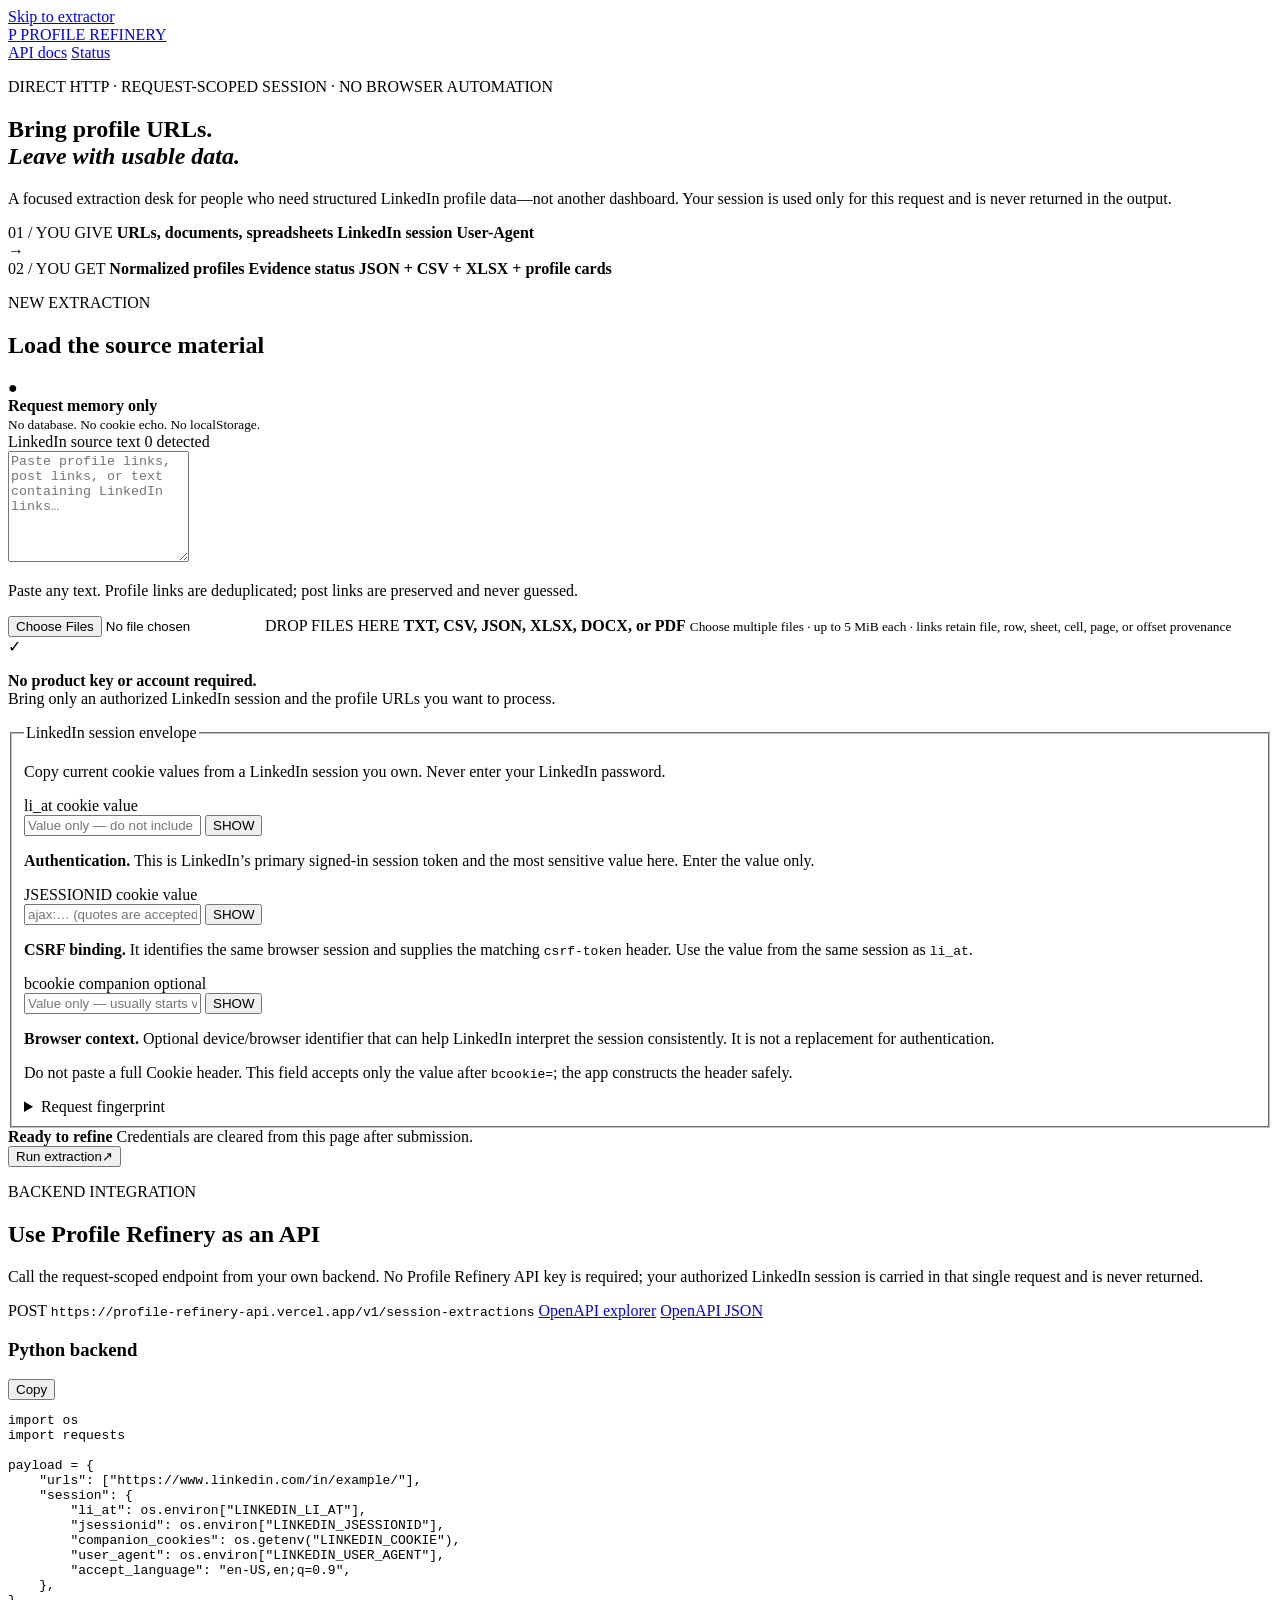
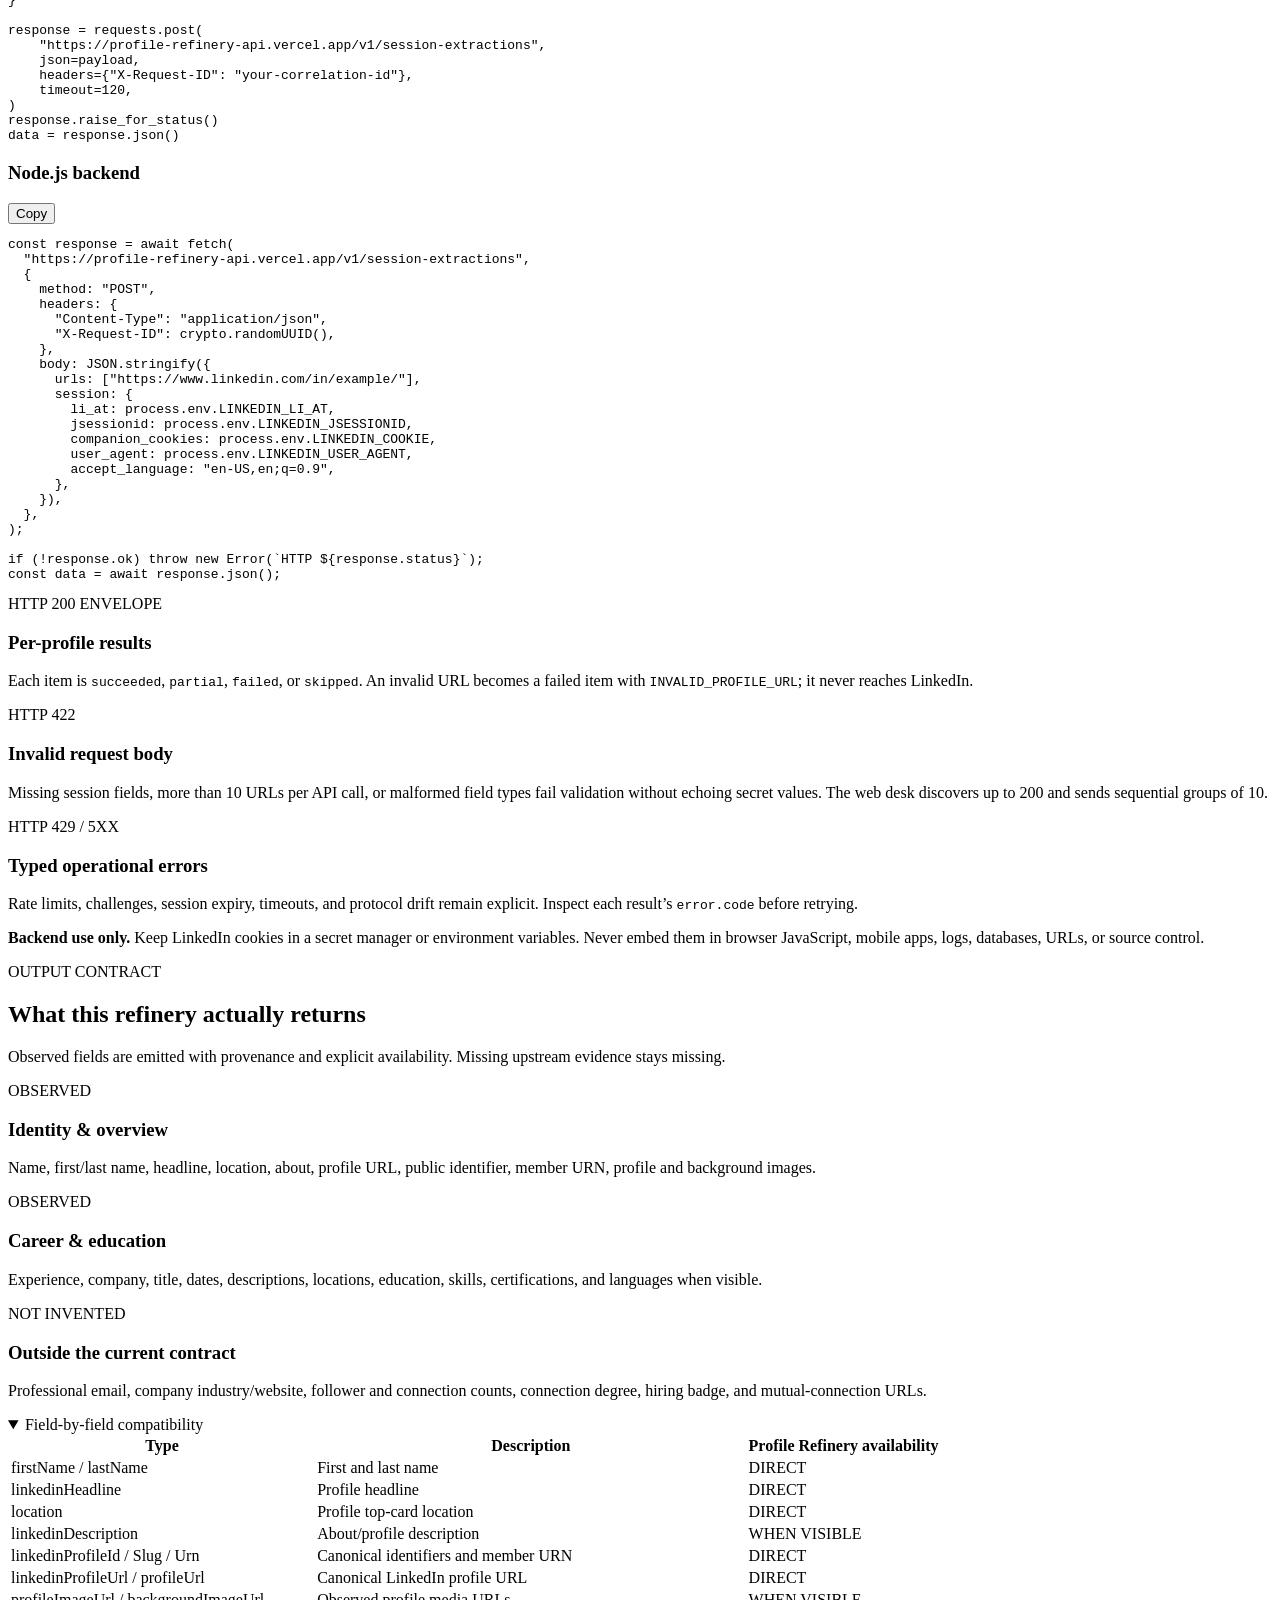
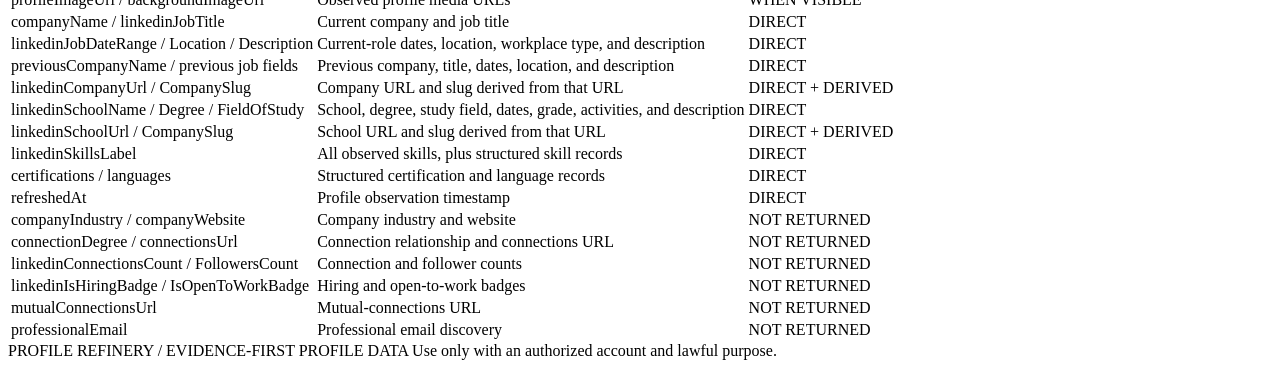
==== commit f0ea7856: "Clarify session credential handling" ====
--- a/src/profile_refinery_api/web/index.html
+++ b/src/profile_refinery_api/web/index.html
@@ -97,6 +97,7 @@
                 <input id="li-at" type="password" autocomplete="off" required minlength="20" placeholder="Value only — do not include li_at=">
                 <button class="reveal" type="button" data-reveal="li-at" aria-label="Show li_at cookie">SHOW</button>
               </div>
+              <p class="field-help"><strong>Authentication.</strong> This is LinkedIn’s primary signed-in session token and the most sensitive value here. Enter the value only.</p>
             </div>
 
             <div class="field-block">
@@ -105,15 +106,17 @@
                 <input id="jsessionid" type="password" autocomplete="off" required placeholder="ajax:… (quotes are accepted)">
                 <button class="reveal" type="button" data-reveal="jsessionid" aria-label="Show JSESSIONID cookie">SHOW</button>
               </div>
-            </div>
-
-            <div class="field-block">
-              <label for="companion-cookies">Companion cookies <span>recommended</span></label>
+              <p class="field-help"><strong>CSRF binding.</strong> It identifies the same browser session and supplies the matching <code>csrf-token</code> header. Use the value from the same session as <code>li_at</code>.</p>
+            </div>
+
+            <div class="field-block companion-block">
+              <label for="bcookie">bcookie companion <span>optional</span></label>
               <div class="secret-control">
-                <input id="companion-cookies" type="password" autocomplete="off" spellcheck="false" placeholder="bcookie=…; bscookie=…; liap=true">
-                <button class="reveal" type="button" data-reveal="companion-cookies" aria-label="Show companion cookies">SHOW</button>
-              </div>
-              <p class="field-help">Cookie-header format. Do not repeat li_at or JSESSIONID here.</p>
+                <input id="bcookie" type="password" autocomplete="off" spellcheck="false" placeholder="Value only — usually starts v=2&amp;">
+                <button class="reveal" type="button" data-reveal="bcookie" aria-label="Show bcookie value">SHOW</button>
+              </div>
+              <p class="field-help"><strong>Browser context.</strong> Optional device/browser identifier that can help LinkedIn interpret the session consistently. It is not a replacement for authentication.</p>
+              <p class="cookie-rule">Do not paste a full Cookie header. This field accepts only the value after <code>bcookie=</code>; the app constructs the header safely.</p>
             </div>
 
             <details class="advanced">
